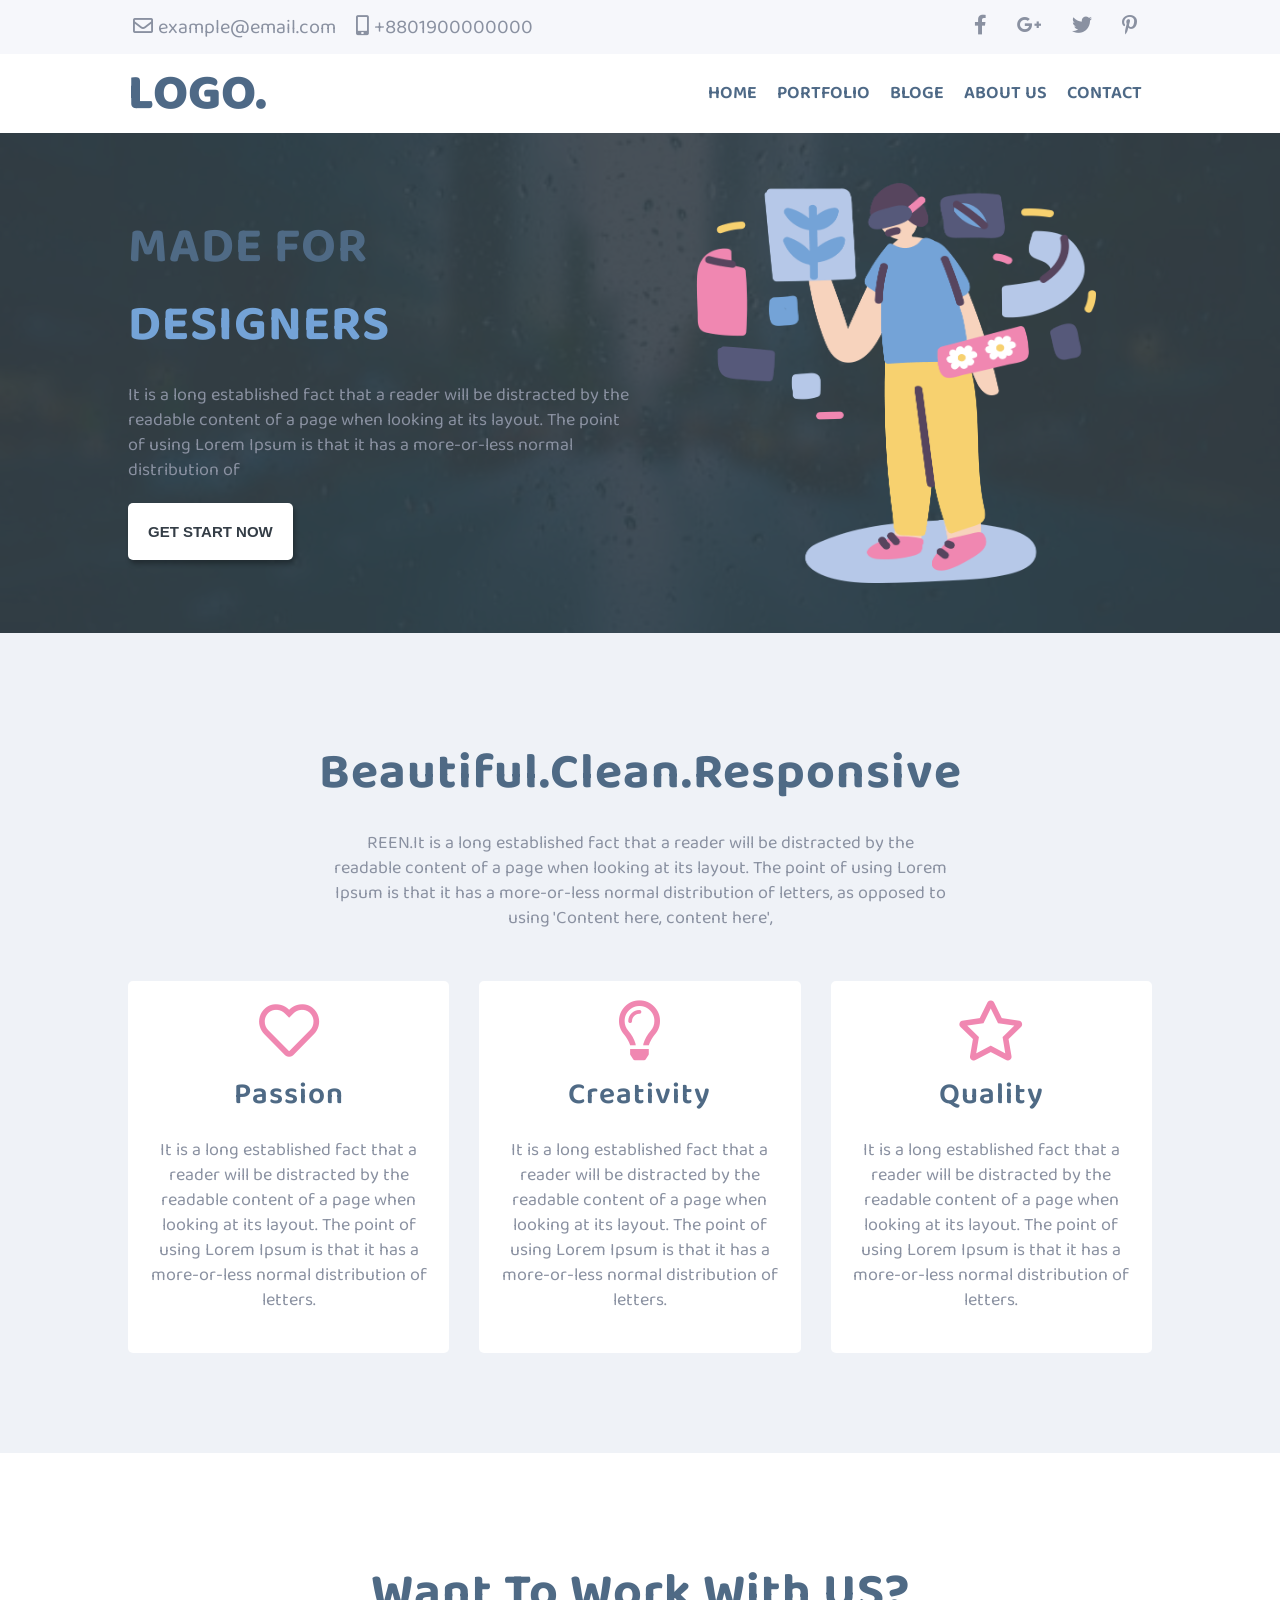
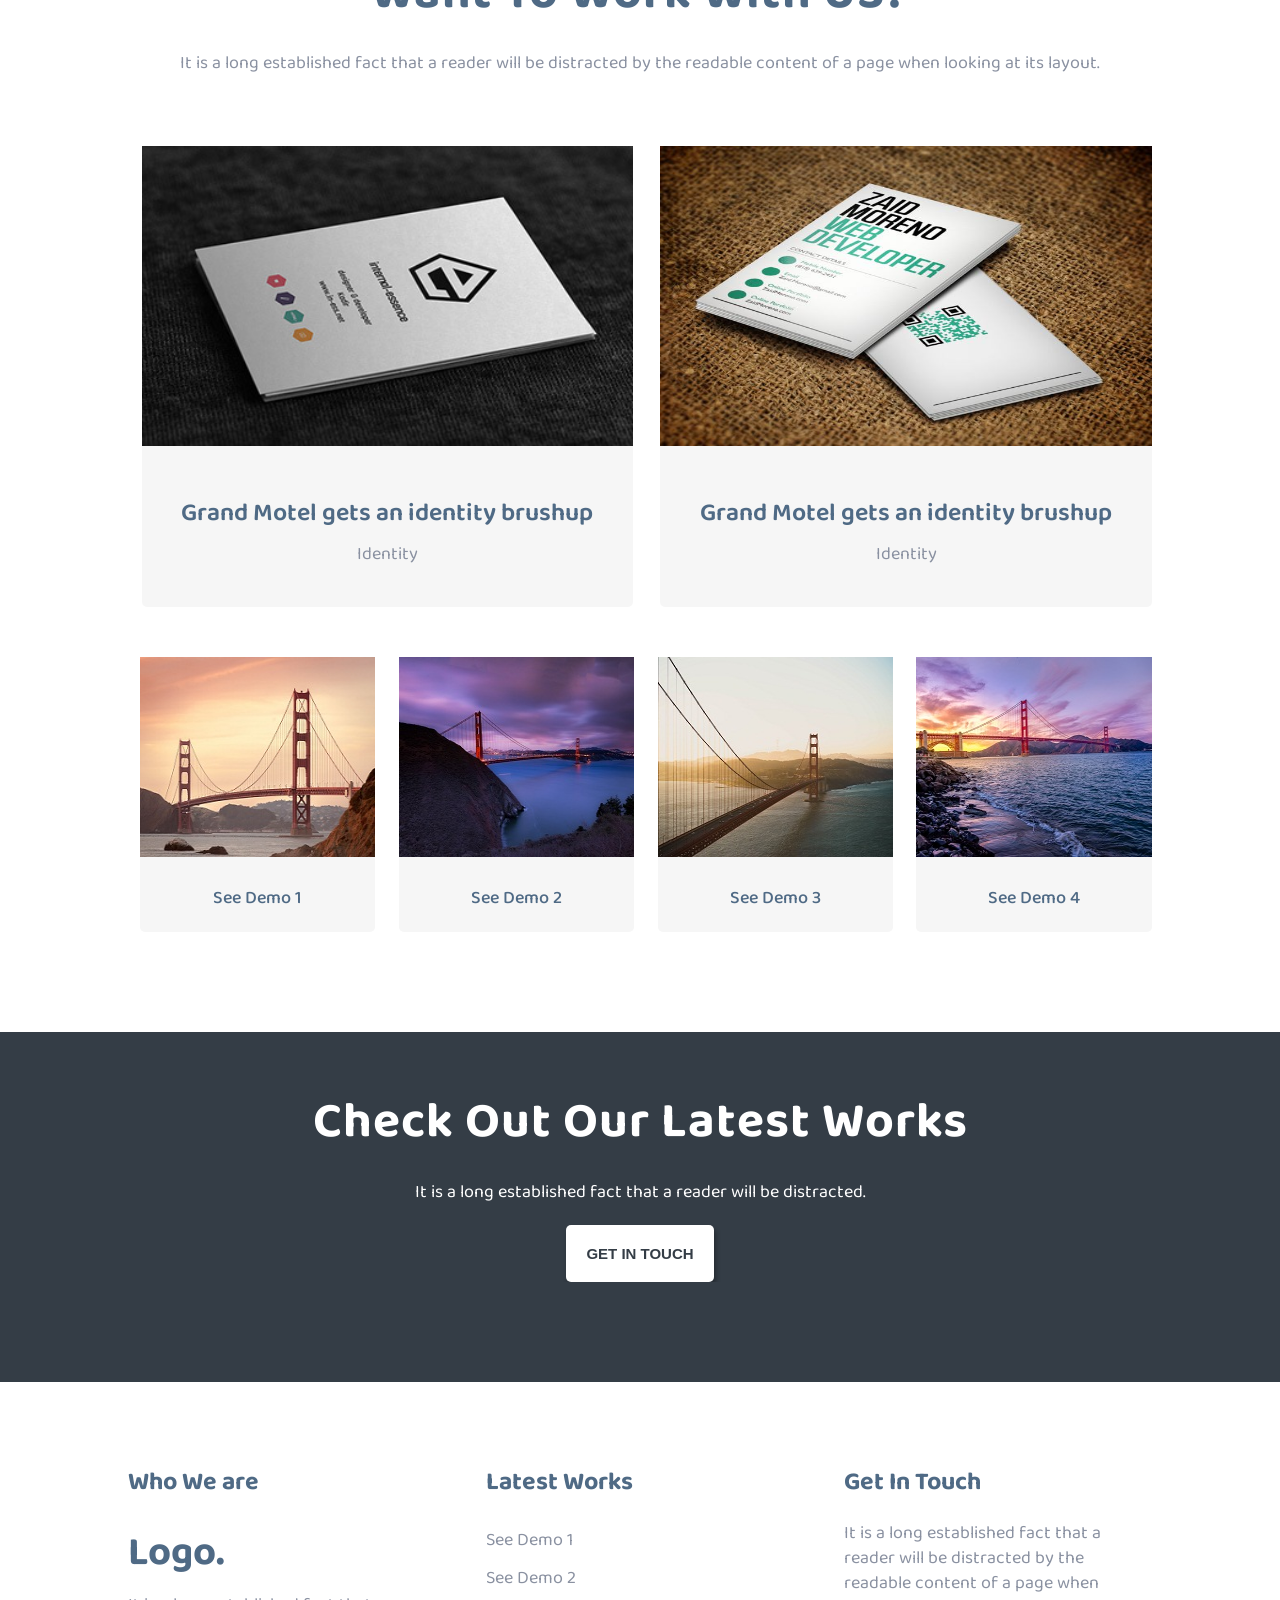
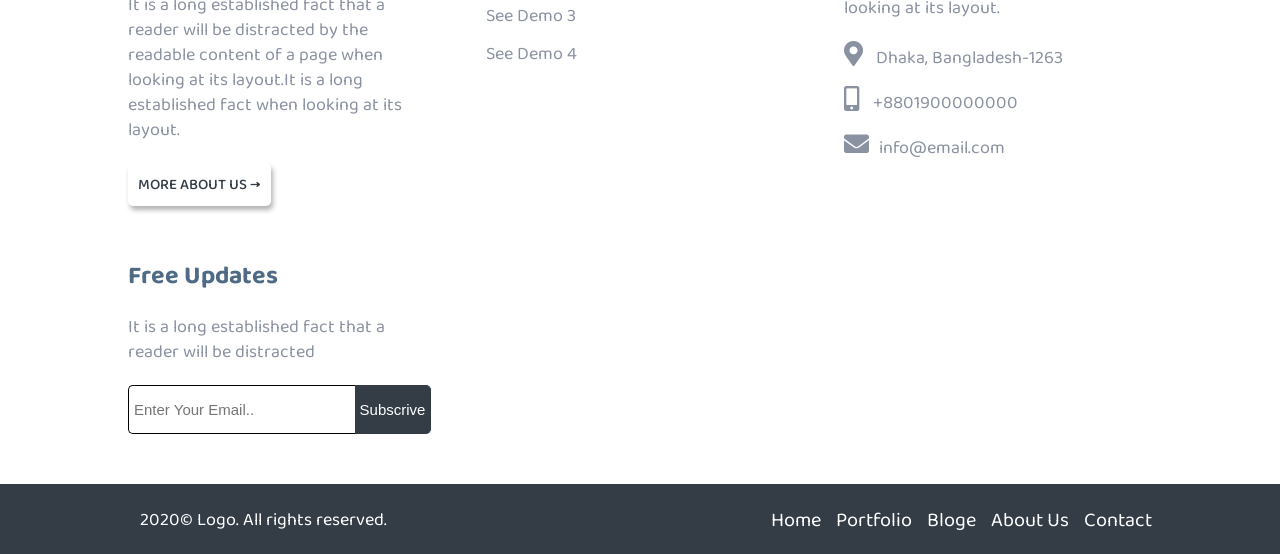
==== index.html @ 0d2b96f4 "File transfar file moved out of logodot" ====
<!DOCTYPE HTML>
<html lang="en-US">
<head>
	<meta charset="UTF-8">
	<title>REEN.HOME</title>
	<meta name="viewport" content="width=device-width, initial-scale=1.0">
	<link rel="stylesheet" href="https://use.fontawesome.com/releases/v5.2.0/css/all.css" integrity="sha384-hWVjflwFxL6sNzntih27bfxkr27PmbbK/iSvJ+a4+0owXq79v+lsFkW54bOGbiDQ" crossorigin="anonymous">
	<link rel="stylesheet" href="css/style.css" />
</head>
<body>
	<header id="header">
		<!-- Top nav -->
		
		<div class="contct_top">
			<div class="wrapper">
				<div class="row">
					 <!-- Top Left Address  -->
					<div class="cont-nav">
						<ul>
							<li><a href="#"><i class="far fa-envelope icon-padding"></i>example@email.com</a></li>
							<li><a href=""><i class="fas fa-mobile-alt"></i>+8801900000000</a></li>
						</ul>	
					</div>
					<!-- Top Right Icon -->
					<div class="cont-icon">
						<ul>
							<li><a href=""><i class="fab fa-facebook-f"></i></a></li>
							<li><a href=""><i class="fab fa-google-plus-g"></i></a></li>
							<li><a href=""><i class="fab fa-twitter"></i></a></li>
							<li ><a href=""><i class="fab fa-pinterest-p"></i></a></li>
						</ul>
					</div>
				</div>
			</div>
		</div>
		<!-- Main- Nav -->
		<div class="main-nav">
			<div class="wrapper">
				<div class="row">
					<!-- Brand Logo -->
					<a href="#" class="logo">Logo.</a>
					<!-- Main-Navbar -->
					<div class="menu-bar">
						<ul>
							<li><a href="#" onclick="toggle()">Home</a></li>
							<li><a href="#" onclick="toggle()">Portfolio</a></li>
							<li><a href="#" onclick="toggle()">Bloge</a></li>
							<li><a href="#" onclick="toggle()">About Us</a></li>
							<li><a href="#" onclick="toggle()">Contact</a></li>
						</ul>
					</div>
					<div class="toggle" onclick="toggle()"></div>
				</div>
			</div>
		</div>
		<!-- Hero -->
		<div class="hero">
			<div class="overlay">
				<div class="wrapper">
					<div class="row">
						<div class="hero-cont">
							<h1>MADE FOR <span>DESIGNERS</span></h1>
							<p>It is a long established fact that a reader will be distracted by the readable content of a page when looking at its layout. The point of using Lorem Ipsum is that it has a more-or-less normal distribution of</p>
							<button>Get Start Now</button>
						</div>
						<div class="hero-img">
							<img src="img/virtual-reality.png" alt="">
						</div>
					</div>
				</div>
			</div>
		</div>
	</header>
	<main>
		<!-- Personality Section -->
		<section class="sec-frst">
			<div class="wrapper">
				<div class="row">
					<div class="top-title">
						<h2>Beautiful.Clean.Responsive</h2>
						<p>REEN.It is a long established fact that a reader will be distracted by the readable content of a page when looking at its layout. The point of using Lorem Ipsum is that it has a more-or-less normal distribution of letters, as opposed to using 'Content here, content here',</p>
					</div>
				</div>
				<div class="row">
					<div class="personality">
						<div class="pers-col">
							<i class="far fa-heart"></i>
							<h4>Passion</h4>
							<p>It is a long established fact that a reader will be distracted by the readable content of a page when looking at its layout. The point of using Lorem Ipsum is that it has a more-or-less normal distribution of letters.</p>
						</div>
						<div class="pers-col">
							<i class="far fa-lightbulb"></i>
							<h4>Creativity</h4>
							<p>It is a long established fact that a reader will be distracted by the readable content of a page when looking at its layout. The point of using Lorem Ipsum is that it has a more-or-less normal distribution of letters.</p>
						</div>
						<div class="pers-col">
							<i class="far fa-star"></i>
							<h4>Quality</h4>
							<p>It is a long established fact that a reader will be distracted by the readable content of a page when looking at its layout. The point of using Lorem Ipsum is that it has a more-or-less normal distribution of letters.</p>
						</div>
					</div>
				</div>
			</div>
		</section>
		<!-- Our Work Demo -->
		<section class="sec-second">
			<div class="wrapper">
				<div class="row">
					<div class="top-title">
						<h2>Want To Work With US?</h2>
						<p>It is a long established fact that a reader will be distracted by the readable content of a page when looking at its layout.</p>
					</div>
				</div>
				<div class="row">
					<div class="identity">
						<div class="iden-col">
							<img src="img/card-1.jpg" alt="">
							<h4>Grand Motel gets an identity brushup</h4>
							<p>Identity</p>
						</div>
						<div class="iden-col">
							<img src="img/card-2.jpg" alt="">
							<h4>Grand Motel gets an identity brushup</h4>
							<p>Identity</p>
						</div>
					</div>
				</div>
				<div class="row">
					<div class="demo-work">
						<div class="demo-col">
							<img src="img/sm-1.jpg" alt="">
							<h5>See Demo 1</h5>
						</div>
						<div class="demo-col">
							<img src="img/sm-2.jpg" alt="">
							<h5>See Demo 2</h5>
						</div>
						<div class="demo-col">
							<img src="img/sm-3.jpg" alt="">
							<h5>See Demo 3</h5>
						</div>
						<div class="demo-col">
							<img src="img/sm-4.jpg" alt="">
							<h5>See Demo 4</h5>
						</div>
					</div>
				</div>
			</div>
		</section>
		<!-- Get In Touch -->
		<section class="sec-third">
			<div class="wrapper">
				<div class="row">
					<div class="top-title">
						<h2>Check Out Our Latest Works</h2>
						<p>It is a long established fact that a reader will be distracted.</p>
						<button>Get In Touch</button>
					</div>
				</div>
			</div>
		</section>
	</main>
	<!-- Footer -->
	<footer>
		<!-- Footer Links -->
		<div class="ftr-links">
			<div class="wrapper">
				<div class="row">
					<div class="ftr-links-wrap">
						<!-- About Us -->
						<div class="srt-about ftr-col">
						   <h5>Who We are</h5>
						   <h1>Logo.</h1>
						   <p class="fts">It is a long established fact that a reader will be distracted by the readable content of a page when looking at its layout.It is a long established fact  when looking at its layout.</p>
						   <a class="ftr-btn" href="#">More about us &rarr;</a>
						</div>
						<!-- Latest Work Links -->
						<div class="ftr-col lts-work">
						    <h5>Latest Works</h5>
							<div class="link">
							  	<a href="#">See Demo 1</a>
							  	<a href="#">See Demo 2</a>
							  	<a href="#">See Demo 3</a>
							  	<a href="#">See Demo 4</a>
						    </div>
						</div>
						<!-- Get In Touch -->
						<div class="ftr-col">
						   <h5>Get In Touch</h5>
						   <p>It is a long established fact that a reader will be distracted by the readable content of a page when looking at its layout.</p>
						   <i class="fas fa-map-marker-alt fti"></i> <small>Dhaka, Bangladesh-1263</small> <br />
						   <i class="fas fa-mobile-alt fti"></i> <small>+8801900000000</small> <br />
						   <i class="fas fa-envelope fti"></i><small>info@email.com</small> <br />
						</div>
						<!-- Subscribe -->
						<div class="ftr-col">
						   <h5>Free Updates</h5>
						   <p>It is a long established fact that a reader will be distracted</p>
						   <div class="ftr-form">
			                    <input type="email" placeholder="Enter Your Email.." required>
			                    <button type="button">Subscrive</button>
			               </div>
						</div>
					</div>
				</div>
			</div>
		</div>
		<div class="copyright">
			<div class="wrapper">
				<div class="row">
					<div class="cpt-wrap">
					    <p>2020&copy Logo. All rights reserved.</p>
						<ul class="ftr-nav">
					    	<li><a href="#">Home</a></li>
							<li><a href="#">Portfolio</a></li>
							<li><a href="#">Bloge</a></li>
							<li><a href="#">About Us</a></li>
							<li><a href="#">Contact</a></li>
					    </ul>
					</div>
				</div>
			</div>
		</div>
	</footer>

	
	
	
<script>
	function toggle(){
		var header = document.querySelector("header");
		header.classList.toggle("active");
	}
</script>	
	
	
</body>
</html>
---- css/style.css ----
@import url('https://fonts.googleapis.com/css?family=Baloo+Thambi+2:400,500,600,700,800&display=swap&subset=latin-ext,tamil');
*{
	margin: 0;
	padding: 0;
}
body{
	font-family: 'Baloo Thambi 2', cursive;
	font-size:14px;
	color:#8A91A1;
	box-sizing: border-box;
	overflow-x: hidden;
}
h1,
h2,
h3,
h4,
h5,
h6{
	color: #4F6A85;
}
p{
	font-size: 18px;
	line-height: 25px;
	margin-bottom: 20px;
	color: #8A91A1;
}
.wrapper{
	width: 80%;
	margin: 0 auto;
	position: relative;
}
.row{
	position: relative;
	width: 100%;
	height: 100%;
	display: flex;
	align-items: center;
	justify-content: space-between;
	flex-wrap: wrap;
}
.contct_top{
	background-color: #F6F7FB; 
}
/*Top Contact Navbar*/
.cont-nav{
    align-items: center;
    display: flex;
    justify-content: space-between;
}
.cont-nav ul{
	float: left;
}
.cont-nav ul li{
	list-style: none;
	float: left;
	margin-right: 10px;
}
.cont-nav ul li a{
    text-decoration: none;
    font-size: 20px;
    color: #8A91A1;
    padding: 10px 5px 10px;/*
    align-items: center;
    display: flex;*/
}
.cont-nav ul li a i{
    margin-right: 5px;
    font-size: 20px;
    color: #8A91A1;
}
/*Top Contact Icon*/
.cont-icon{
	float: right;
}
.cont-icon ul{}
.cont-icon ul li{
	float: left;
	list-style: none;
	padding: 15px;
}
.cont-icon ul li a{
	text-decoration: none;
	color: #8A91A1;
}
.cont-icon ul li a i{
	font-size: 20px;
}
/*Main-Navbar*/
.main-nav{
	background: #fff;
	height: 79px;
}
.main-nav .logo{
	font-size: 50px;
	color: #4E6986;
	text-transform: uppercase;
	text-decoration: none;
	font-weight: 800;
}
.main-nav .menu-bar{}
.main-nav .menu-bar ul{
	float: right;
}
.main-nav .menu-bar li{
	float: left;
	list-style: none;
	padding: 10px;
}
.main-nav .menu-bar li a{
	font-size: 18px;
	color: #4E6986;
	font-weight: 600;
	text-decoration: none;
	text-transform: uppercase;
	transition: 0.5s;
}
.main-nav .menu-bar li:hover a{
	color: #343D46;
}
.toggle{
	display: none;
}


/*hero*/
.hero{
	background: url(../img/section-bg.jpeg);
	min-height: 400px;
	background-repeat: no-repeat;
	background-position: center;
	background-size: cover;
	align-items: center;
	display: flex;
	flex-wrap: wrap;
	padding: 50px 0;
	position: relative;

}
.hero .overlay{
	background-color:rgb(52,61,70,0.9);
	position: absolute;
	left: 0;
	top: 0;
	width: 100%;
	height: 100%;
}
.hero .hero-cont{
	width: 50%;
	display: block;
	padding-top: 50px;
}
.hero .hero-cont h1{
	font-size: 50px;
	margin-bottom: 20px;
	font-weight: 700;
	letter-spacing: 1px;
}
.hero .hero-cont h1 span{
	color: #74A3D7;
}
.hero .hero-cont p{
	font-size: 18px;
	line-height: 25px;
	margin-bottom: 20px;
}
.hero .hero-cont button{
	font-size: 15px;
	font-weight: 600;
	text-transform: uppercase;
	color: #343D46;
	background: #fff;
	border: none;
	border-radius: 5px;
	outline: none;
	padding: 20px;
	transition: 0.5s;
	box-shadow: 2px 4px 5px rgb(0,0,0,0.30);
}
.hero .hero-cont button:hover{
	background: #74A3D7;
	color: #fff;
}
.hero .hero-img{
	width: 50%;
	justify-content: center;
	display: flex;
	align-items: center;
	flex-wrap: wrap;
	padding-top: 50px;
}
.hero .hero-img img{
	height: 400px;
	width: 400px;
}
/*Personality Section*/

.sec-frst,.sec-second{
	text-align: center;
	padding: 100px 0;
	min-height: 300px;
}
.sec-frst{
	background: #eff2f7;
}


/*top title style for all section*/
.top-title{
    text-align: center;
    justify-content: center;
    display: block;
    overflow: hidden;
    width: 100%;
}
.top-title h2{
	font-size: 50px;
	margin-bottom: 20px;
	font-weight: 700;
	letter-spacing: 1px;
	width: 100%;
}
.top-title p{
}
/*top title end*/

.sec-frst p{
	padding: 0 20%;
}
.sec-frst .personality{
	position: relative;
    display: grid;
    grid-template-columns: repeat(auto-fit,minmax(250px,1fr));
    grid-gap: 30px;
    max-width: 100%;
    margin-top: 30px;
	border-radius: 5px;
	transition: 0.5s;
}
/*.sec-frst .personality{
	display: flex;
	align-items: center;
	justify-content: center;
	flex-wrap: wrap;
	width: 100%; 
	margin-top: 50px;
}*/
.sec-frst .personality .pers-col{
	width: 100%;
	height: 100%;
	background: #fff;
	border-radius: 5px;
	transition: 0.5s;
}
.sec-frst .personality .pers-col:last-child{
	margin-right: 0px;
}
.sec-frst .personality .pers-col:hover{
	box-shadow: 2px 4px 6px rgb(0,0,0,0.10);
}
.sec-frst .personality .pers-col i{
	font-size: 60px;
	color: #F087B1;
	margin-top: 20px;
	margin-bottom: 10px;
}
.sec-frst .personality .pers-col h4{
	font-size: 30px;
	font-weight: 600;
	letter-spacing: 1px;
}
.sec-frst .personality .pers-col p{
	padding: 20px;
}
 /*Work Demo*/

.sec-second{}
.sec-second h2{}
.sec-second p{}
.sec-second .identity{
	display: flex;
	align-items: center;
	justify-content: center;
	flex-wrap: wrap;
	width: 100%;
}
.sec-second .identity .iden-col{
	width: 48%;
	height: 100%;
	margin: 0 auto;
	background: #f5f5f5e0;
	border-radius: 5px;
	transition: 0.5s;
	padding-bottom: 20px;
	margin-top: 50px;
}
.sec-second .identity .iden-col:last-child{
	margin-right: 0px;
}
.sec-second .identity .iden-col:hover{
	box-shadow: 2px 4px 6px rgb(0,0,0,0.10);
}
.sec-second .identity .iden-col img{
	width: 100%;
	margin:0;
	padding: 0;
	height: 300px;
}
.sec-second .identity .iden-col h4{
	font-size: 25px;
	font-weight: 600;
	padding: 10px;
	margin-top: 30px;
}
.sec-second .demo-work{
	display: flex;
	align-items: center;
	justify-content: center;
	flex-wrap: wrap;
	width: 100%;
}
.sec-second .demo-col{
	width: 23%;
	height: 100%;
	margin: 0 auto;
	background: #f6f6f6;
	border-radius: 5px;
	transition: 0.5s;
	margin-top: 50px;
}
.sec-second .demo-col img{
	width: 100%;
	height: 200px;
	margin-bottom: 20px;
}
.sec-second .demo-col:last-child{
	margin-right: 0px;
}
.sec-second .demo-col h5{
    font-size: 18px;
    font-weight: 500;
    text-align: center;
    margin-bottom: 20px;
}
/*Get In Touch*/

.sec-third{
	background: #343D46;
	min-height: 250px;
	padding: 50px;
}
.sec-third h2{
	color: #fff;
}
.sec-third p{
	color: #fff;
}
.sec-third button{
	font-size: 15px;
	font-weight: 600;
	text-transform: uppercase;
	color: #343D46;
	background: #fff;
	border: none;
	border-radius: 5px;
	outline: none;
	padding: 20px;
	transition: 0.5s;
	box-shadow: 2px 4px 5px rgb(0,0,0,0.30);
}
.sec-third button:hover{
	background: #74A3D7;
	color: #fff;
}

/*Footer*/
.ftr-links {
    height: 100%;
    padding: 50px 0;
}
.ftr-links .ftr-links-wrap{
	display: flex;
	align-items: flex-start;
}
.ftr-links .ftr-links-wrap {
    position: relative;
    display: grid;
    grid-template-columns: repeat(auto-fit,minmax(250px,1fr));
    grid-gap: 50px;
    max-width: 100%;
    margin-top: 30px;
}
.ftr-links .ftr-col h5 {
    font-size: 25px;
    margin-bottom: 20px;
}
.ftr-links .ftr-col h1{
	color: #4F6A85;
    font-size: 40px;
    margin-bottom: 10px;
}
.ftr-links .ftr-col .ftr-btn{
	font-size: 15px;
	font-weight: 500;
	text-transform: uppercase;
	text-decoration: none;
	color: #343D46;
	background: #fff;
	border: none;
	border-radius: 5px;
	outline: none;
	padding: 10px;
	transition: 0.5s;
	box-shadow: 2px 4px 5px rgb(0,0,0,0.30);
	display: inline-block;
}
.ftr-links .ftr-col .ftr-btn:hover{
	background: #74A3D7;
	color: #fff;
}
.ftr-links .ftr-col.lts-work a {
    display: block;
    color: #8A91A1;
    text-decoration: none;
    padding: 5px 0px;
    font-size: 18px;
    width: fit-content;
    position: relative;
}
.ftr-links .ftr-col.lts-work a::after {
    content: '';
    position: absolute;
    height:1px;
    width: 0%;
    background: #343D46;
    bottom: 0;
    left: 0;
    opacity: 0;
    transition: 0.5s;
}
.ftr-links .ftr-col.lts-work a:hover::after {
    border-bottom: 1px solid #ddd;
    width: fit-content;
    height:1px;
    width: 100%;
    background: #343D46;
    opacity: 1;
}
.ftr-links .ftr-col i{
	font-size: 25px;
	margin-right: 10px;
	margin-bottom: 20px;
}
.ftr-links .ftr-col small{
    font-size: 18px;
    margin-bottom: 20px;
}

.ftr-links .ftr-col .ftr-form{
    display: flex;
    box-sizing: border-box;
    width: 100%;
    align-items: center;
    justify-content: flex-start;

}
.ftr-links .ftr-col .ftr-form input,
.ftr-links .ftr-col .ftr-form button{
    padding: 15px 5px;
	border: none;
	outline: none;
	font-size: 15px;
}
.ftr-links .ftr-col .ftr-form input{
	border-radius: 5px 0 0 5px;
	background: #fff;
	color: #343D46;
	border-top: 1px solid #000;
	border-bottom: 1px solid #000;
	border-left: 1px solid #000;
	width: 70%;
}
.ftr-links .ftr-col .ftr-form button{
	border-radius: 0 5px 5px 0;
	background: #343D46;
	color: #fff;
	cursor: pointer;
	border-top: 1px solid #343D46;
	border-bottom: 1px solid #343D46;
	border-right: 1px solid #343D46;
}

/*Copyright*/
.copyright{
	background: #343D46;
	height: 70px;
}
.copyright .cpt-wrap{
	display: flex;
	align-items: center;
	justify-content: space-between;
	width: 100%;
	margin-top: 20px;
}
.copyright .cpt-wrap p{
	color: #fff;
	margin-left: 11.5px;
	margin-bottom: 0px;

}
.copyright .cpt-wrap ul{
	float: right;
}
.copyright .cpt-wrap ul li{
	float: left;
	list-style: none;
	margin-left: 15px;
}
.copyright .cpt-wrap ul li a{
	text-decoration: none;
	color: #fff;
	font-size: 20px;
}
.copyright .cpt-wrap ul li:hover a{
	color: #00B386;
}



/*           Responsive
**********************************/

@media (max-width: 575.98px) { 
p {
    font-size: 15px;
    line-height: 20px;
    margin-bottom: 20px;
}
.hero {
    height: 730px;
}
.cont-nav {
    display: block;
}
.cont-nav ul li a i {
    font-size: 15px;
}
.cont-icon ul li a i {
    font-size: 15px;
}
.cont-nav ul li a {
    font-size: 12px;
    padding: 5px 0px 5px;
}
.cont-icon ul li {
    padding: 5px;
}
.main-nav {
    height: 55px;
}
.main-nav .logo {
    font-size: 35px;
}
/**********************************************************************************/
.main-nav .menu-bar {
    display: none;
}
/**********************************************************************************/
.hero .hero-img {
    width: 100%;
    order: 1;
}
.hero .hero-img img {
    height: 300px;
    width: 300px;
}
.hero .hero-cont {
    width: 100%;
    padding-top: 50px;
    order: 2;
    padding-right: 40px;
}
.hero .hero-cont h1 {
    font-size: 35px;
    margin-bottom: 15px;
    line-height: 30px;
}
.hero .hero-cont button {
    font-size: 12px;
    padding: 15px;
}
.top-title h2 {
    font-size: 30px;
    letter-spacing: 0px;
}
.sec-frst p {
    padding: 0 12%;
}
.sec-frst .personality .pers-col {
    width: 100%;
    margin-right: 0;
    margin-bottom: 30px;
}
.sec-frst .personality .pers-col p {
    padding: 25px 56px;
}
.sec-second .identity .iden-col {
    width: 100%;
}
.sec-second .demo-col {
    width: 45%;
}
.sec-second .demo-col img {
    height: 160px;
}
.sec-third button {
    font-size: 12px;
    padding: 15px;
}
.sec-third {
    min-height: 180px;
}
.copyright {
    height: 60px;
}
.ftr-links .ftr-links-wrap {
    display: block;
}
.ftr-links .ftr-col {
    width: 100%;
}
.ftr-links .ftr-col .ftr-form {
    justify-content: flex-start;
}
ul.ftr-nav {
    display: none;
}
.copyright .cpt-wrap {
    justify-content: center;
}

/*end*/
}
/***************************************************************************************/

@media (min-width: 576px) and (max-width: 767.98px) {

.cont-nav {
    display: block;
}
.cont-nav ul li a i {
    font-size: 15px;
}
.cont-icon ul li a i {
    font-size: 15px;
}
.cont-nav ul li a {
    font-size: 15px;
    padding: 5px 0px 5px;
}
.cont-icon ul li {
    padding: 5px;
}
.main-nav {
    height: 55px;
}
.main-nav .logo {
    font-size: 35px;
}
/**********************************************************************************/
.main-nav .menu-bar {
    display: none;
}
/**********************************************************************************/
.hero .hero-img {
    width: 45%;
}
.hero .hero-img img {
    height: 280px;
    width: 280px;
}
.hero .hero-cont {
    width: 45%;
    padding-top: 50px;
    padding-right: 40px;
}
.hero .hero-cont h1 {
    font-size: 35px;
    margin-bottom: 15px;
    line-height: 30px;
}
.hero .hero-cont button {
    font-size: 12px;
    padding: 15px;
}
.top-title h2 {
    font-size: 30px;
    letter-spacing: 0px;
}
.sec-frst p {
    padding: 0 12%;
}
.sec-frst .personality {
    .sec-frst .personality{
	position: relative;
    display: grid;
    grid-template-columns: repeat(auto-fit,minmax(45%,1fr));
    grid-gap: 50px;
    max-width: 100%;
    margin-top: 30px;
}
}
/*.sec-frst .personality .pers-col {
    width: 100%;
    margin-right: 0;
    margin-bottom: 30px;
}*/
.sec-frst .personality .pers-col p {
    padding: 25px 56px;
}
.sec-second .identity .iden-col {
    width: 100%;
}
.sec-second .demo-col {
    width: 45%;
}
.sec-second .demo-col img {
    height: 160px;
}
.copyright {
    height: 60px;
}
.ftr-links .ftr-links-wrap {
    display: block;
}
.ftr-links .ftr-col {
    width: 100%;
}
.ftr-links .ftr-col .ftr-form {
    justify-content: flex-start;
}
ul.ftr-nav {
    display: none;
}
.copyright .cpt-wrap {
    justify-content: center;
}



/*end*/
}

@media (min-width: 768px) and (max-width: 991.98px) {

p {
    font-size: 16px;
    line-height: 22px;
}
.main-nav {
    height: 78px;
}
.cont-nav ul li a {
    font-size: 18px;
}
.cont-icon ul li {
    padding: 10px;
}
.main-nav .menu-bar li a {
    font-size: 16px;
}
/*Toggle start*/
.toggle{
	display: none;
	height: 30px;
	width: 30px;
	position: relative;
	cursor: pointer;
}
.toggle:before{
	content: '';
	height: 2px;
	width: 100%;
	background: #343D46;
	top: 4px;
	position: absolute;
	z-index: 1;
	box-shadow: 0 10px 0 #343D46;

}
.toggle:after{
	content: '';
	height: 2px;
	width: 100%;
	background: #343D46;
	bottom: 4px;
	position: absolute;
	z-index: 1;
}
/*Toggle end*/
.hero .hero-img img {
    height: 100%;
    width: 100%;
}
.hero .hero-cont h1 {
    font-size: 45px;
    line-height: 45px;
}
.top-title h2 {
    font-size: 40px;
}
.sec-frst p {
    padding: 0 10%;
}
.sec-frst .personality .pers-col {
    margin: 0 auto;
}
.sec-frst .personality .pers-col i {
    font-size: 50px;
}
.sec-frst .personality .pers-col h4 {
    font-size: 25px;
}
.sec-frst .personality .pers-col p {
    padding: 10px;
}
.ftr-links .ftr-links-wrap {
    position: relative;
    display: grid;
    grid-template-columns: repeat(auto-fit,minmax(250px,1fr));
    grid-gap: 50px;
    max-width: 100%;
    margin-top: 30px;
}
.copyright .cpt-wrap ul li a {
    font-size: 16px;
}



}

@media (min-width: 992px) and (max-width: 1199.98px) {

}

@media (min-width: 1200px) {

}
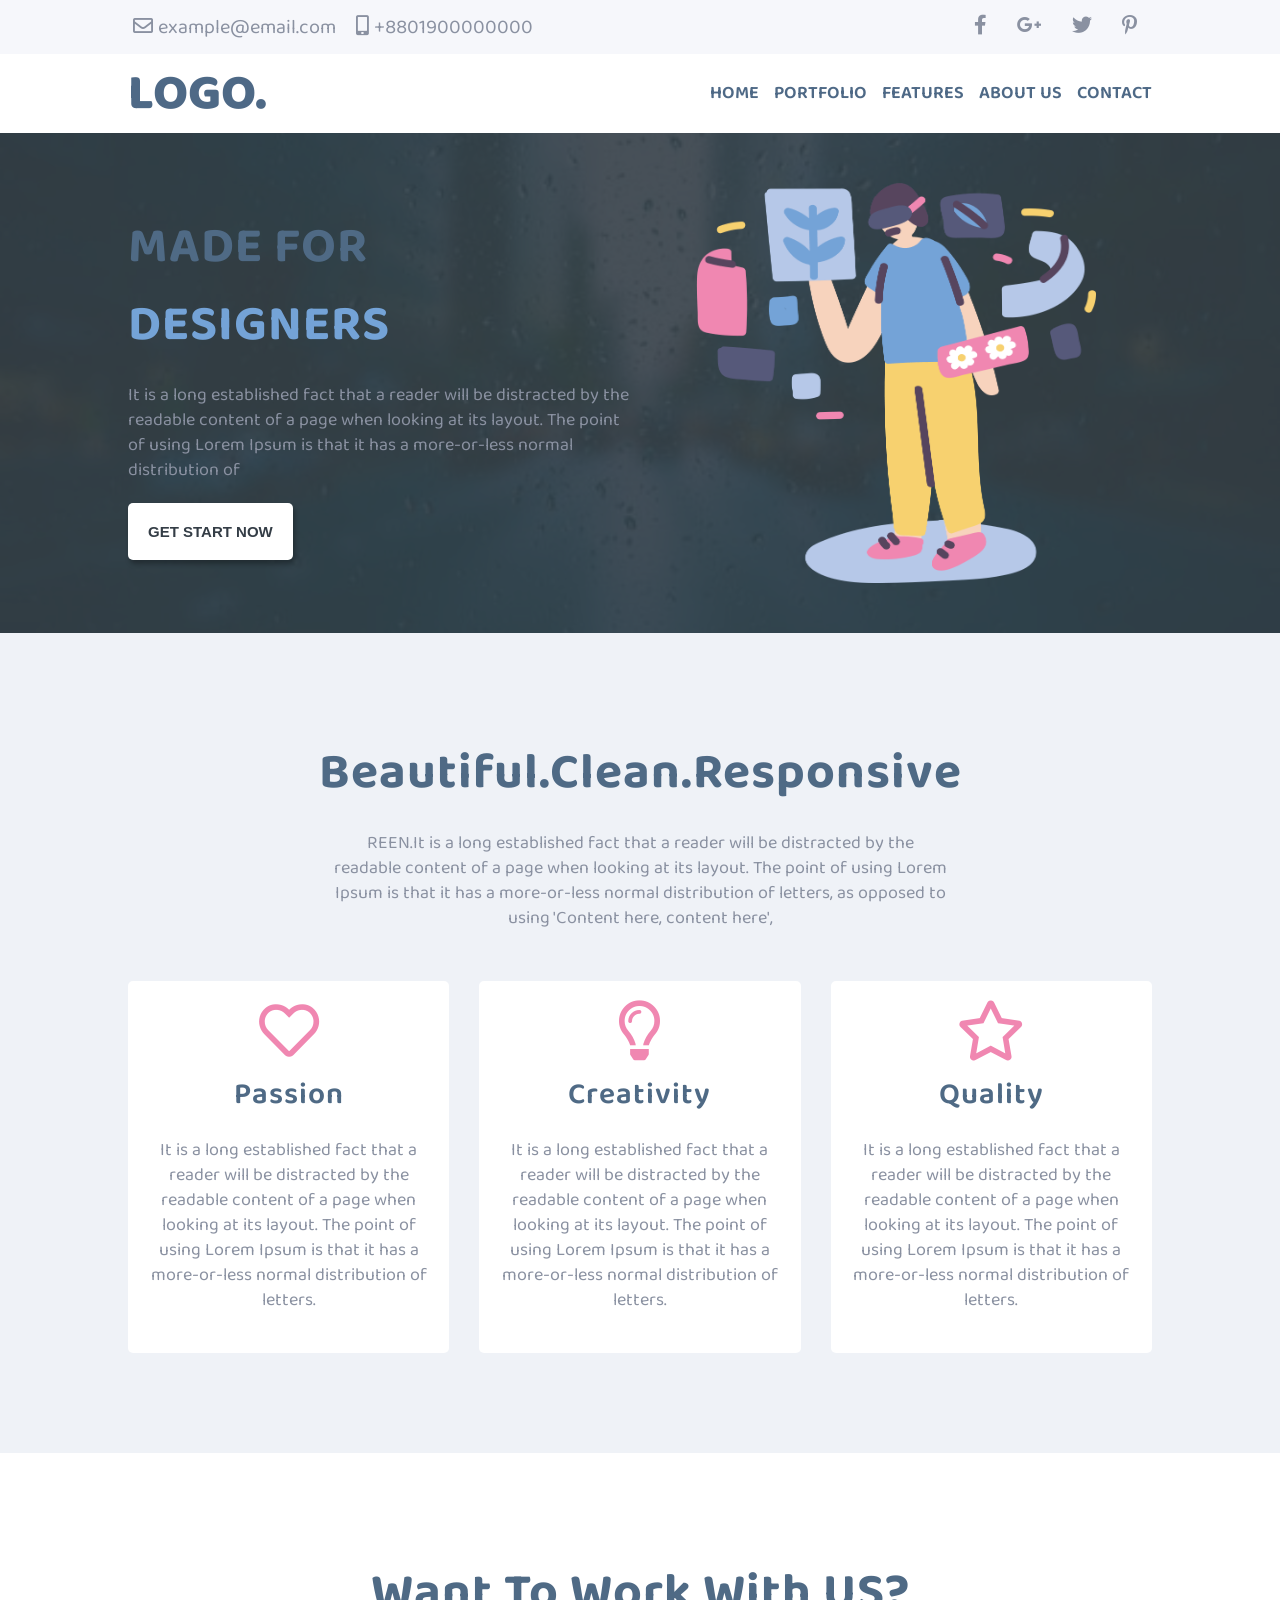
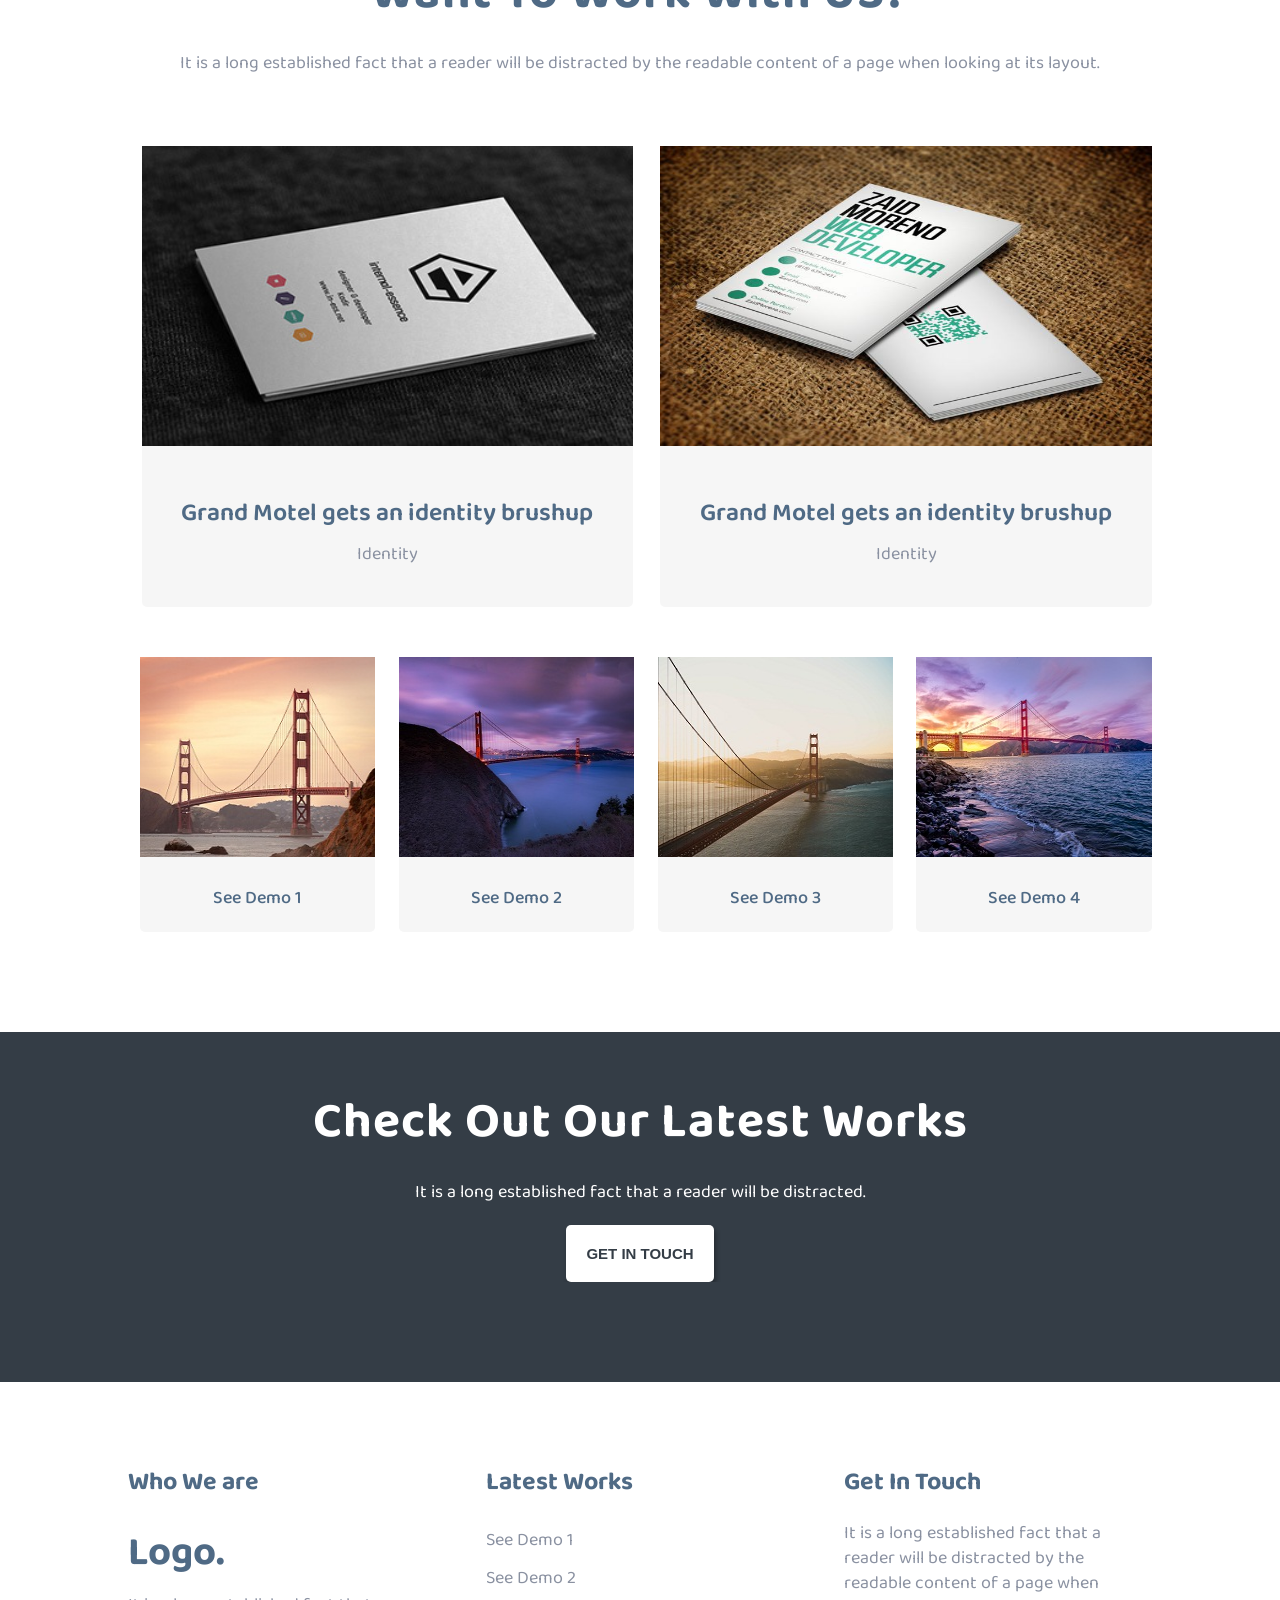
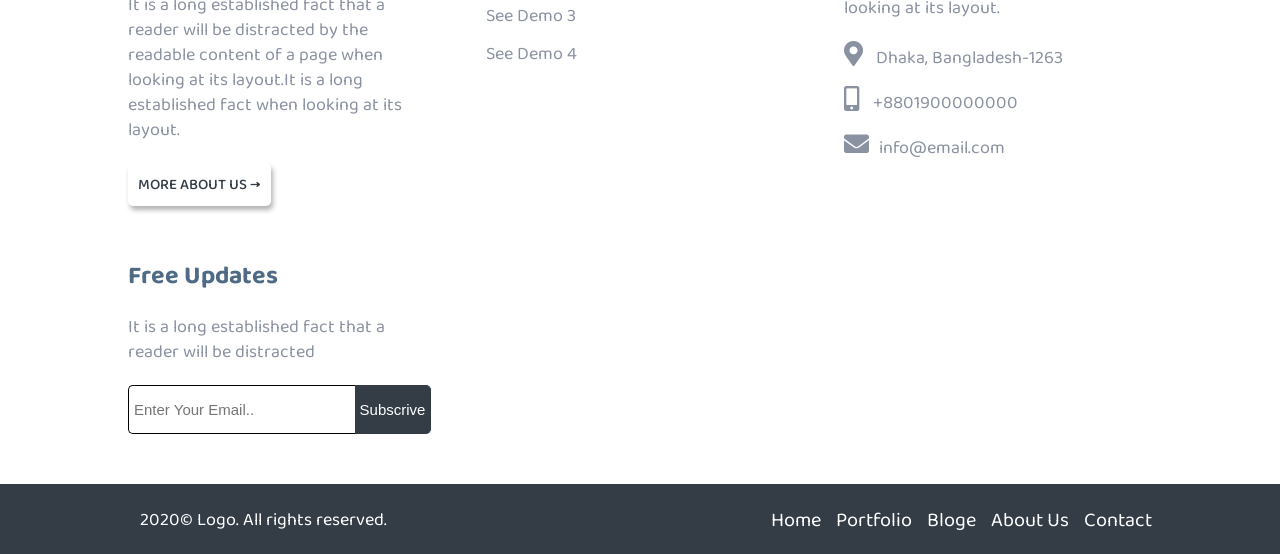
==== commit ebb730de: "Menu bar done Responsive menu completed." ====
--- a/index.html
+++ b/index.html
@@ -2,7 +2,7 @@
 <html lang="en-US">
 <head>
 	<meta charset="UTF-8">
-	<title>REEN.HOME</title>
+	<title>Logo.</title>
 	<meta name="viewport" content="width=device-width, initial-scale=1.0">
 	<link rel="stylesheet" href="https://use.fontawesome.com/releases/v5.2.0/css/all.css" integrity="sha384-hWVjflwFxL6sNzntih27bfxkr27PmbbK/iSvJ+a4+0owXq79v+lsFkW54bOGbiDQ" crossorigin="anonymous">
 	<link rel="stylesheet" href="css/style.css" />
@@ -42,11 +42,11 @@
 					<!-- Main-Navbar -->
 					<div class="menu-bar">
 						<ul>
-							<li><a href="#" onclick="toggle()">Home</a></li>
-							<li><a href="#" onclick="toggle()">Portfolio</a></li>
-							<li><a href="#" onclick="toggle()">Bloge</a></li>
-							<li><a href="#" onclick="toggle()">About Us</a></li>
-							<li><a href="#" onclick="toggle()">Contact</a></li>
+							<li><a href="#header" onclick="toggle()">Home</a></li>
+							<li><a href="#portfolio" onclick="toggle()">Portfolio</a></li>
+							<li><a href="#features" onclick="toggle()">Features</a></li>
+							<li><a href="#aboutus" onclick="toggle()">About Us</a></li>
+							<li><a href="#contact" onclick="toggle()">Contact</a></li>
 						</ul>
 					</div>
 					<div class="toggle" onclick="toggle()"></div>
@@ -73,7 +73,7 @@
 	</header>
 	<main>
 		<!-- Personality Section -->
-		<section class="sec-frst">
+		<section class="sec-frst" id="features">
 			<div class="wrapper">
 				<div class="row">
 					<div class="top-title">
@@ -103,7 +103,7 @@
 			</div>
 		</section>
 		<!-- Our Work Demo -->
-		<section class="sec-second">
+		<section class="sec-second" id="portfolio">
 			<div class="wrapper">
 				<div class="row">
 					<div class="top-title">
@@ -148,7 +148,7 @@
 			</div>
 		</section>
 		<!-- Get In Touch -->
-		<section class="sec-third">
+		<section class="sec-third" id="contact">
 			<div class="wrapper">
 				<div class="row">
 					<div class="top-title">
@@ -225,7 +225,7 @@
 
 	
 	
-	
+<script src="https://code.jquery.com/jquery-3.4.1.slim.min.js" ></script>	
 <script>
 	function toggle(){
 		var header = document.querySelector("header");
--- a/css/style.css
+++ b/css/style.css
@@ -2,6 +2,9 @@
 *{
 	margin: 0;
 	padding: 0;
+}
+html{
+	scroll-behavior: smooth;
 }
 body{
 	font-family: 'Baloo Thambi 2', cursive;
@@ -89,6 +92,7 @@
 .main-nav{
 	background: #fff;
 	height: 79px;
+	width: 100%;
 }
 .main-nav .logo{
 	font-size: 50px;
@@ -97,14 +101,19 @@
 	text-decoration: none;
 	font-weight: 800;
 }
-.main-nav .menu-bar{}
 .main-nav .menu-bar ul{
-	float: right;
+	position: relative;
+	display: flex;
+	justify-content: right;
+	align-items: center;
+	margin: 0;
 }
 .main-nav .menu-bar li{
-	float: left;
+	display: flex;
+	align-items: center;
+	justify-content: right;
 	list-style: none;
-	padding: 10px;
+	padding-left: 15px;
 }
 .main-nav .menu-bar li a{
 	font-size: 18px;
@@ -560,11 +569,6 @@
 .main-nav .logo {
     font-size: 35px;
 }
-/**********************************************************************************/
-.main-nav .menu-bar {
-    display: none;
-}
-/**********************************************************************************/
 .hero .hero-img {
     width: 100%;
     order: 1;
@@ -666,11 +670,6 @@
 .main-nav .logo {
     font-size: 35px;
 }
-/**********************************************************************************/
-.main-nav .menu-bar {
-    display: none;
-}
-/**********************************************************************************/
 .hero .hero-img {
     width: 45%;
 }
@@ -750,27 +749,11 @@
 /*end*/
 }
 
-@media (min-width: 768px) and (max-width: 991.98px) {
-
-p {
-    font-size: 16px;
-    line-height: 22px;
-}
-.main-nav {
-    height: 78px;
-}
-.cont-nav ul li a {
-    font-size: 18px;
-}
-.cont-icon ul li {
-    padding: 10px;
-}
-.main-nav .menu-bar li a {
-    font-size: 16px;
-}
+
+@media (max-width: 991.98px){
 /*Toggle start*/
 .toggle{
-	display: none;
+	display: flex;
 	height: 30px;
 	width: 30px;
 	position: relative;
@@ -785,7 +768,6 @@
 	position: absolute;
 	z-index: 1;
 	box-shadow: 0 10px 0 #343D46;
-
 }
 .toggle:after{
 	content: '';
@@ -796,7 +778,65 @@
 	position: absolute;
 	z-index: 1;
 }
+#header .main-nav .menu-bar{
+
+}
+#header .main-nav .menu-bar ul{
+	position: absolute;
+	top: 78px;
+	left: 0;
+	height: 100vh;
+	width: 100%;
+	text-align: center;
+	overflow: auto;
+	display: flex;
+	justify-content: center;
+	background: #fff;
+	visibility: hidden;
+	opacity: 0;
+}
+#header.active .main-nav .menu-bar ul{
+	display: block;
+	visibility: visible;
+	opacity: 1;
+	padding-top: 20px;
+    z-index: 1000;
+    position: absolute;
+    top: 55px;
+    width: 100%;
+    height: auto;
+    padding: 7%;
+}
+#header.active .main-nav .menu-bar li a{
+	margin: 5px 0;
+	font-size: 20px;
+}
 /*Toggle end*/
+}
+
+
+
+@media (min-width: 768px) and (max-width: 991.98px) {
+
+p {
+    font-size: 16px;
+    line-height: 22px;
+}
+.main-nav {
+    height: 78px;
+}
+.cont-nav ul li a {
+    font-size: 18px;
+}
+.cont-icon ul li {
+    padding: 10px;
+}
+.main-nav .menu-bar li a {
+    font-size: 16px;
+}
+#header.active .main-nav .menu-bar ul {
+    top: 78px;
+}
 .hero .hero-img img {
     height: 100%;
     width: 100%;
@@ -839,33 +879,33 @@
 
 }
 
-@media (min-width: 992px) and (max-width: 1199.98px) {
+/*@media (min-width: 992px) and (max-width: 1199.98px) {
 
 }
 
 @media (min-width: 1200px) {
 
-}
-
-
-
-
-
-
-
-
-
-
-
-
-
-
-
-
-
-
-
-
-
-
-
+}*/
+
+
+
+
+
+
+
+
+
+
+
+
+
+
+
+
+
+
+
+
+
+
+
